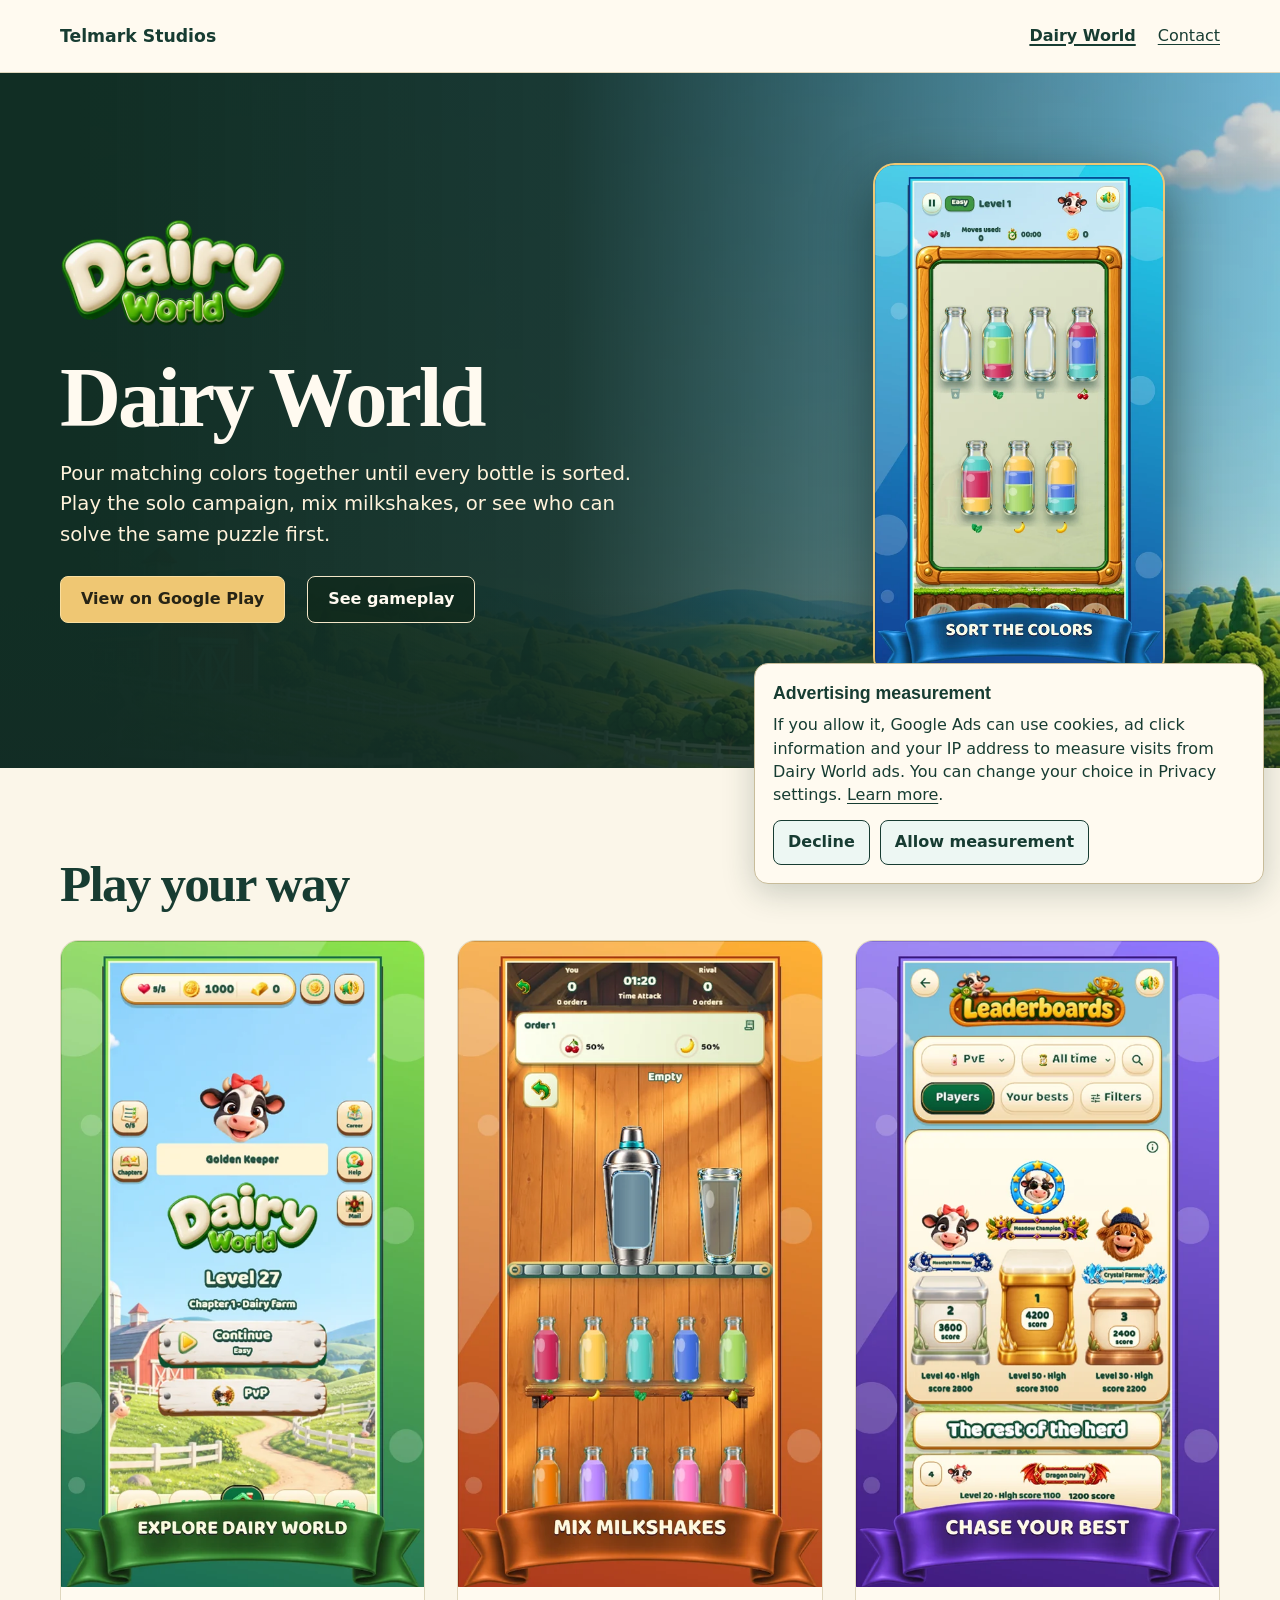
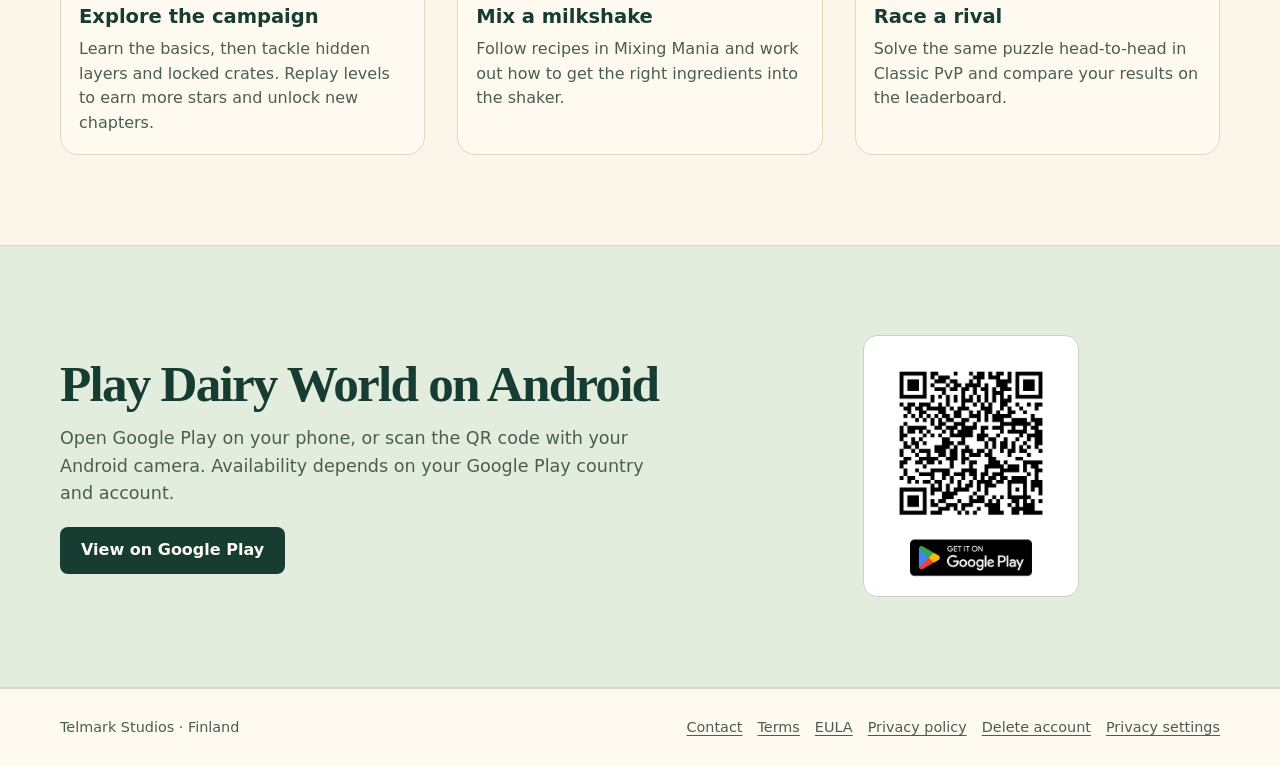
==== dairy-world/index.html @ 483574e3 "New feature: Promote Dairy World on the studio website" ====
<!doctype html>
<html lang="en">
<head>
  <meta charset="utf-8">
  <meta name="viewport" content="width=device-width, initial-scale=1">
  <title>Dairy World · Bottle-sorting puzzle for Android</title>
  <meta name="description" content="Sort colorful bottles, mix milkshakes and race a rival in Dairy World. See gameplay and open the Android game on Google Play.">
  <meta name="theme-color" content="#173c32">
  <link rel="canonical" href="https://www.telmarkstudios.com/dairy-world/">
  <meta property="og:type" content="website">
  <meta property="og:url" content="https://www.telmarkstudios.com/dairy-world/">
  <meta property="og:title" content="Dairy World · Bottle-sorting puzzle for Android">
  <meta property="og:description" content="Sort colorful bottles, mix milkshakes and race a rival in Dairy World. See gameplay and open the Android game on Google Play.">
  <meta property="og:image" content="https://www.telmarkstudios.com/dairy-world/assets/river-paddlers-poster.webp">
  <meta property="og:image:alt" content="Dairy World artwork with a farm companion and a phone showing the game">
  <link rel="icon" href="/favicon.ico">
  <link rel="stylesheet" href="/site.css">
  <script src="/ads-measurement.js" defer></script>
</head>
<body>
  <a class="skip" href="#main">Skip to content</a>
  <header class="site-header">
    <div class="wrap header-row">
      <a class="brand" href="/">Telmark Studios</a>
      <nav class="site-nav" aria-label="Main">
        <a href="/dairy-world/" aria-current="page">Dairy World</a>
        <a href="mailto:contact@telmarkstudios.com">Contact</a>
      </nav>
    </div>
  </header>
  <main id="main">
    <section class="hero game-hero">
      <div class="wrap hero-grid">
        <div class="hero-copy">
          <img class="hero-logo" src="/dairy-world/assets/dairy-world-mark.webp" width="480" height="240" alt="">
          <h1>Dairy World</h1>
          <p>Pour matching colors together until every bottle is sorted. Play the solo campaign, mix milkshakes, or see who can solve the same puzzle first.</p>
          <div class="actions">
            <a class="button button-gold" href="https://play.google.com/store/apps/details?id=com.telmarkstudios.dairyworld">View on Google Play</a>
            <a class="button button-outline" href="#gameplay">See gameplay</a>
          </div>
        </div>
        <div class="hero-media">
          <img src="/dairy-world/assets/game-sort.webp" width="560" height="996" fetchpriority="high" alt="Dairy World campaign board with colored milk layers and empty bottles">
        </div>
      </div>
    </section>
    <section class="wrap site-section" id="gameplay" aria-labelledby="gameplay-title">
      <h2 id="gameplay-title">Play your way</h2>
      <div class="screens">
        <article class="screen-card">
          <img src="/dairy-world/assets/game-world.webp" width="560" height="996" loading="lazy" decoding="async" alt="Dairy World main menu overlooking an illustrated farm">
          <div class="screen-copy">
            <h3>Explore the campaign</h3>
            <p>Learn the basics, then tackle hidden layers and locked crates. Replay levels to earn more stars and unlock new chapters.</p>
          </div>
        </article>
        <article class="screen-card">
          <img src="/dairy-world/assets/game-mix.webp" width="560" height="996" loading="lazy" decoding="async" alt="Mixing Mania game board with a shaker, a recipe glass and colorful ingredients">
          <div class="screen-copy">
            <h3>Mix a milkshake</h3>
            <p>Follow recipes in Mixing Mania and work out how to get the right ingredients into the shaker.</p>
          </div>
        </article>
        <article class="screen-card">
          <img src="/dairy-world/assets/game-rank.webp" width="560" height="996" loading="lazy" decoding="async" alt="Dairy World leaderboards showing player rankings">
          <div class="screen-copy">
            <h3>Race a rival</h3>
            <p>Solve the same puzzle head-to-head in Classic PvP and compare your results on the leaderboard.</p>
          </div>
        </article>
      </div>
    </section>
    <section class="site-section download" id="google-play" aria-labelledby="download-title">
      <div class="wrap download-grid">
        <div>
          <h2 id="download-title">Play Dairy World on Android</h2>
          <p class="section-copy">Open Google Play on your phone, or scan the QR code with your Android camera. Availability depends on your Google Play country and account.</p>
          <a class="button button-green" href="https://play.google.com/store/apps/details?id=com.telmarkstudios.dairyworld">View on Google Play</a>
        </div>
        <a class="qr" href="https://play.google.com/store/apps/details?id=com.telmarkstudios.dairyworld">
          <img src="/dairy-world/assets/google-play-qr.webp" width="480" height="591" loading="lazy" decoding="async" alt="Scan this QR code to open Dairy World on Google Play">
        </a>
      </div>
    </section>
  </main>
  <footer class="site-footer">
    <div class="wrap footer-row">
      <span>Telmark Studios · Finland</span>
      <nav class="footer-nav" aria-label="Support and legal">
        <a href="mailto:contact@telmarkstudios.com">Contact</a>
        <a href="/dairy-world/terms/">Terms</a>
        <a href="/dairy-world/eula/">EULA</a>
        <a href="/dairy-world/privacy/">Privacy policy</a>
        <a href="/dairy-world/delete-account/">Delete account</a>
        <span id="ad-settings-link" hidden><button type="button" class="privacy-settings" id="ad-settings" aria-controls="ad-consent" aria-expanded="false">Privacy settings</button></span>
      </nav>
    </div>
  </footer>
  <section class="ad-consent" id="ad-consent" aria-labelledby="ad-consent-heading" hidden>
    <h2 id="ad-consent-heading" tabindex="-1">Advertising measurement</h2>
    <p>If you allow it, Google Ads can use cookies, ad click information and your IP address to measure visits from Dairy World ads. You can change your choice in Privacy settings. <a href="/dairy-world/privacy/#website-measurement">Learn more</a>.</p>
    <div class="consent-actions">
      <button type="button" id="ad-decline">Decline</button>
      <button type="button" id="ad-allow">Allow measurement</button>
    </div>
  </section>
</body>
</html>
---- site.css ----
:root {
  color-scheme: light;
  font-family: "Trebuchet MS", "Segoe UI", system-ui, sans-serif;
  color: #173c32;
  background: #fbf6e9;
  --green: #173c32;
  --green-deep: #112f26;
  --cream: #fffaf0;
  --muted: #4a5e50;
  --gold: #efc773;
  --line: #dfd7be;
}

*, *::before, *::after { box-sizing: border-box; }
body { margin: 0; line-height: 1.55; }
img { display: block; max-width: 100%; height: auto; }
a { color: inherit; text-underline-offset: .2em; }
a:focus-visible, button:focus-visible { outline: 3px solid #a75614; outline-offset: 4px; }
[hidden] { display: none !important; }
.skip { position: absolute; z-index: 5; left: 12px; top: 12px; transform: translateY(-150%); background: white; color: var(--green); padding: 10px 14px; }
.skip:focus { transform: none; }
.wrap { width: min(100% - 48px, 1160px); margin-inline: auto; }

.site-header { border-bottom: 1px solid var(--line); background: var(--cream); }
.header-row { min-height: 72px; display: flex; align-items: center; justify-content: space-between; gap: 16px; }
.brand { font-weight: 900; font-size: 1.08rem; text-decoration: none; }
.site-nav, .footer-nav, .actions { display: flex; align-items: center; flex-wrap: wrap; gap: 12px 22px; }
.site-nav a, .footer-nav a { text-decoration-thickness: 1px; }
.site-nav a[aria-current] { font-weight: 800; text-decoration-thickness: 2px; }

.hero {
  position: relative;
  isolation: isolate;
  color: var(--cream);
  background-color: var(--green-deep);
  background-image: linear-gradient(90deg, #112e24 6%, #132e25ed 44%, #1632252e 100%), url("dairy-world/assets/farm-landscape.webp");
  background-position: center, 54% 58%;
  background-size: cover;
}
.hero::after { content: ""; position: absolute; z-index: -1; inset: auto 0 0; height: 26%; background: linear-gradient(transparent, #132c25a8); }
.hero-grid { display: grid; grid-template-columns: minmax(0, 1.25fr) minmax(0, .75fr); gap: clamp(28px, 7vw, 108px); align-items: center; padding-block: clamp(48px, 7vw, 96px); }
.hero-logo { width: clamp(154px, 24vw, 226px); margin-bottom: 24px; }
h1, h2, h3, p { margin: 0; }
h1, h2 { font-family: Georgia, "Times New Roman", serif; font-weight: 700; line-height: 1.02; letter-spacing: -.035em; text-wrap: balance; }
h1 { font-size: clamp(3rem, 6.6vw, 6.4rem); }
h2 { font-size: clamp(2.1rem, 4vw, 3.6rem); }
h3 { font-size: 1.22rem; line-height: 1.2; }
.hero-copy > p { max-width: 47ch; margin-block: 17px 26px; font-size: clamp(1.05rem, 2vw, 1.23rem); color: #fff3db; }
.hero-media { justify-self: center; width: min(100%, 340px); }
.hero-media img { border-radius: 22px; border: 2px solid var(--gold); box-shadow: 0 20px 54px #0b211c9e; }
.game-hero .hero-media { width: min(100%, 292px); }
.button { min-height: 46px; display: inline-flex; align-items: center; justify-content: center; padding: 10px 20px; border: 1px solid transparent; border-radius: 8px; font-weight: 800; text-decoration: none; text-align: center; }
.button:hover { text-decoration: underline; }
.button-gold { background: var(--gold); color: #272415; border-color: #f9de9f; }
.button-outline { border-color: #f3e6c8; color: var(--cream); background: #10281bbb; }
.button-green { color: var(--cream); background: var(--green); }
.hero a:focus-visible { outline-color: #fff1cb; }

.site-section { padding-block: clamp(42px, 7vw, 94px); }
.section-copy { max-width: 57ch; margin-top: 15px; color: var(--muted); font-size: 1.1rem; }
.section-copy + .button { margin-top: 20px; }
.home-story { display: grid; grid-template-columns: repeat(2, minmax(0, 1fr)); align-items: center; gap: clamp(20px, 6vw, 80px); }
.home-story img { width: min(100%, 250px); justify-self: center; border: 1px solid var(--line); border-radius: 18px; transform: rotate(3deg); }
.screens { display: grid; grid-template-columns: repeat(3, minmax(0, 1fr)); gap: clamp(16px, 3vw, 32px); margin: 30px 0 0; }
.screen-card { overflow: hidden; display: flex; flex-direction: column; background: var(--cream); border: 1px solid var(--line); border-radius: 18px; }
.screen-card img { width: 100%; }
.screen-copy { padding: 18px; }
.screen-copy p { color: var(--muted); margin-top: 8px; }
.download { background: #e3eddd; border-block: 1px solid #cbdbc5; }
.download-grid { display: grid; grid-template-columns: minmax(0, 1fr) auto; align-items: center; gap: 26px 60px; }
.download .button { margin-top: 20px; }
.qr { display: block; width: min(100%, 216px); justify-self: center; background: white; padding: 8px; border: 1px solid #c5d4bd; border-radius: 14px; }
.qr img { width: 100%; border-radius: 8px; }

.site-footer { border-top: 1px solid var(--line); color: var(--muted); background: var(--cream); font-size: .9rem; }
.footer-row { display: flex; justify-content: space-between; align-items: baseline; flex-wrap: wrap; gap: 16px 30px; padding-block: 27px; }
.footer-nav { gap: 8px 15px; }
.privacy-settings { background: none; border: 0; padding: 0; color: inherit; font: inherit; text-decoration: underline; text-underline-offset: .2em; cursor: pointer; }
.ad-consent { position: fixed; z-index: 3; inset: auto 16px 16px; max-width: 510px; max-height: calc(100dvh - 32px); overflow: auto; margin-left: auto; padding: 18px; border: 1px solid #c8bc9a; border-radius: 14px; background: var(--cream); box-shadow: 0 8px 32px #18332938; }
.ad-consent h2 { font: 800 1.11rem/1.3 "Trebuchet MS", "Segoe UI", sans-serif; letter-spacing: normal; }
.ad-consent p { margin: 8px 0 14px; line-height: 1.45; }
.consent-actions { display: flex; flex-wrap: wrap; gap: 10px; }
.consent-actions button { min-height: 44px; border: 1px solid var(--green); border-radius: 8px; background: #edf7f3; color: var(--green); padding: 9px 14px; font: inherit; font-weight: 700; cursor: pointer; }

@media (max-width: 760px) {
  .wrap { width: min(100% - 32px, 1160px); }
  .hero { background-image: linear-gradient(180deg, #112e24 8%, #112e24e8 44%, #1632254d 100%), url("dairy-world/assets/farm-landscape.webp"); background-position: center, 62% center; }
  .hero-grid { grid-template-columns: minmax(0, 1fr); padding-top: 36px; }
  .hero-media { width: min(100%, 269px); }
  .game-hero .hero-media { width: min(100%, 225px); }
  .screens { grid-template-columns: repeat(2, minmax(0, 1fr)); }
}
@media (max-width: 510px) {
  .header-row { min-height: 60px; }
  .site-nav { gap: 7px 12px; font-size: .88rem; }
  .home-story, .download-grid { grid-template-columns: minmax(0, 1fr); }
  .home-story img { width: min(100%, 210px); }
  .download .qr { justify-self: start; }
}
@media (max-width: 430px) {
  .screens { grid-template-columns: minmax(0, 1fr); }
  .screen-card { display: grid; grid-template-columns: minmax(0, .88fr) minmax(0, 1fr); align-items: center; }
  .screen-copy { padding: 12px; }
}
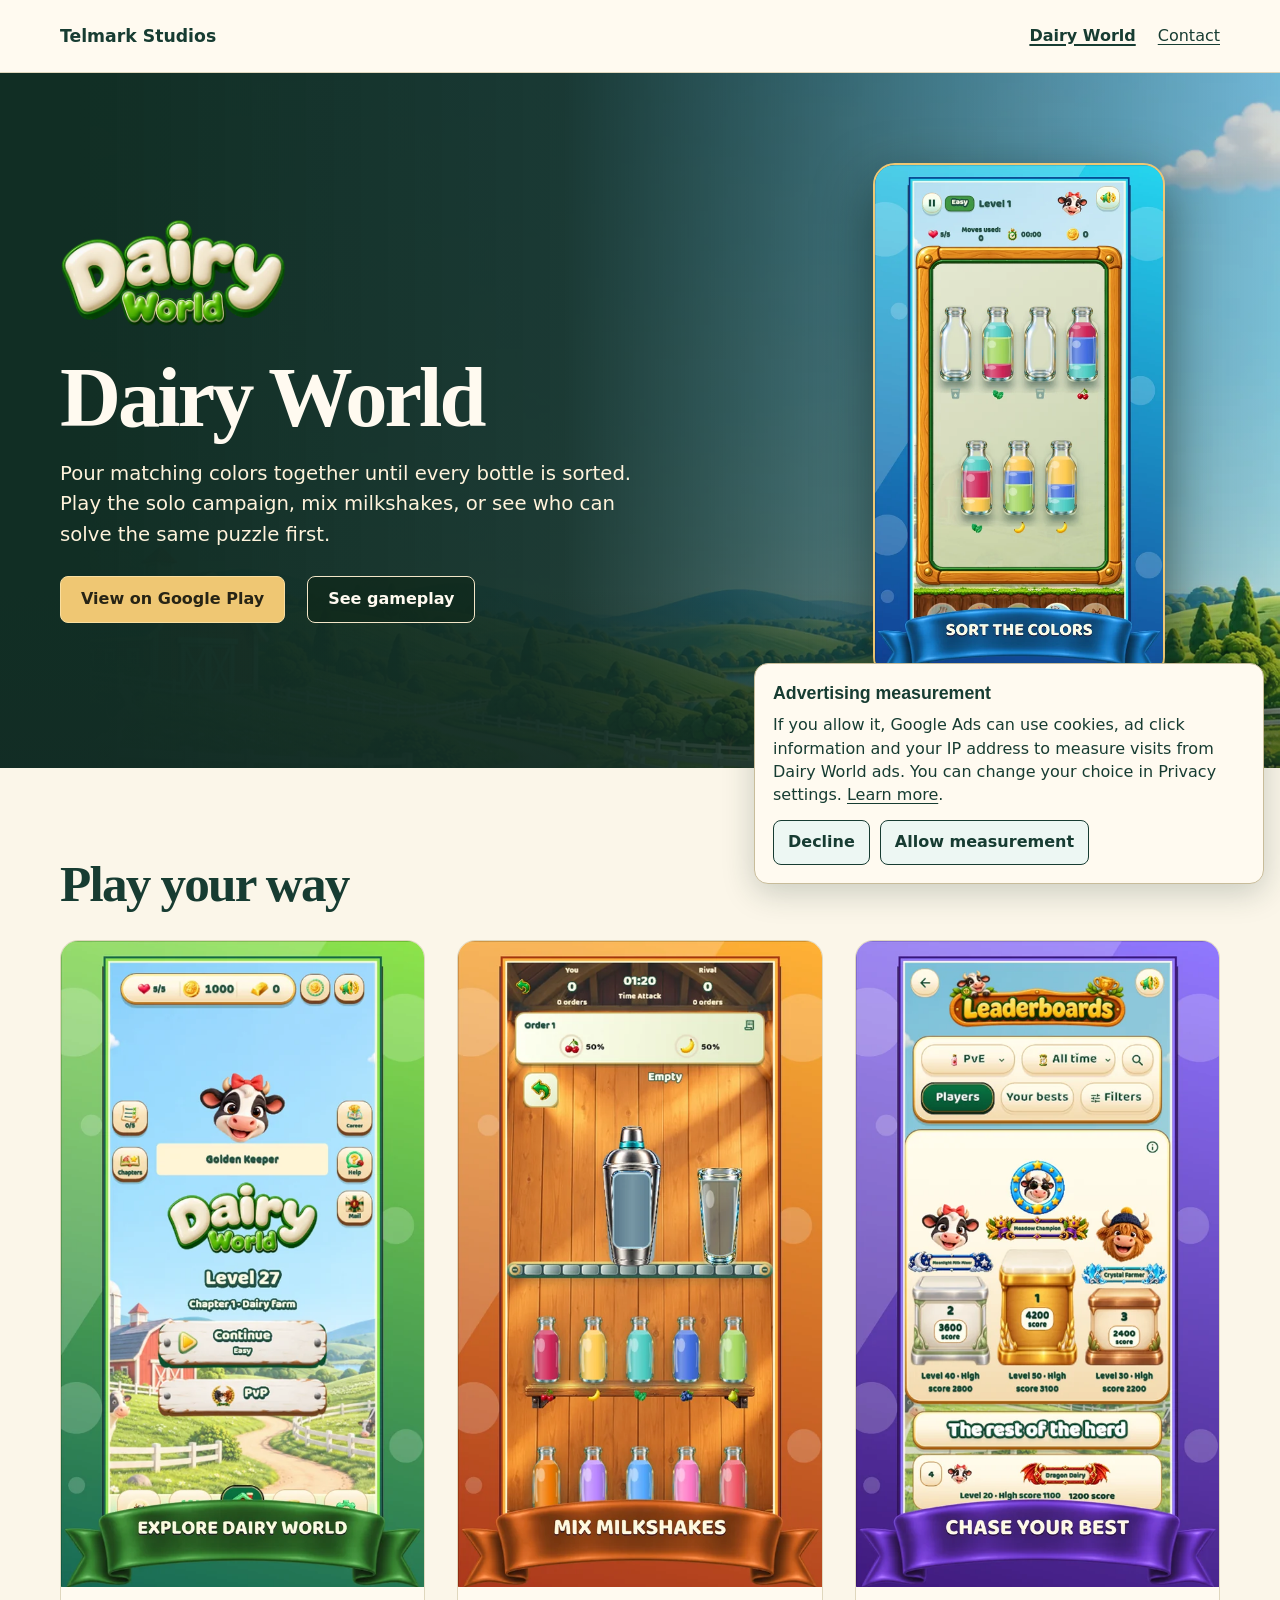
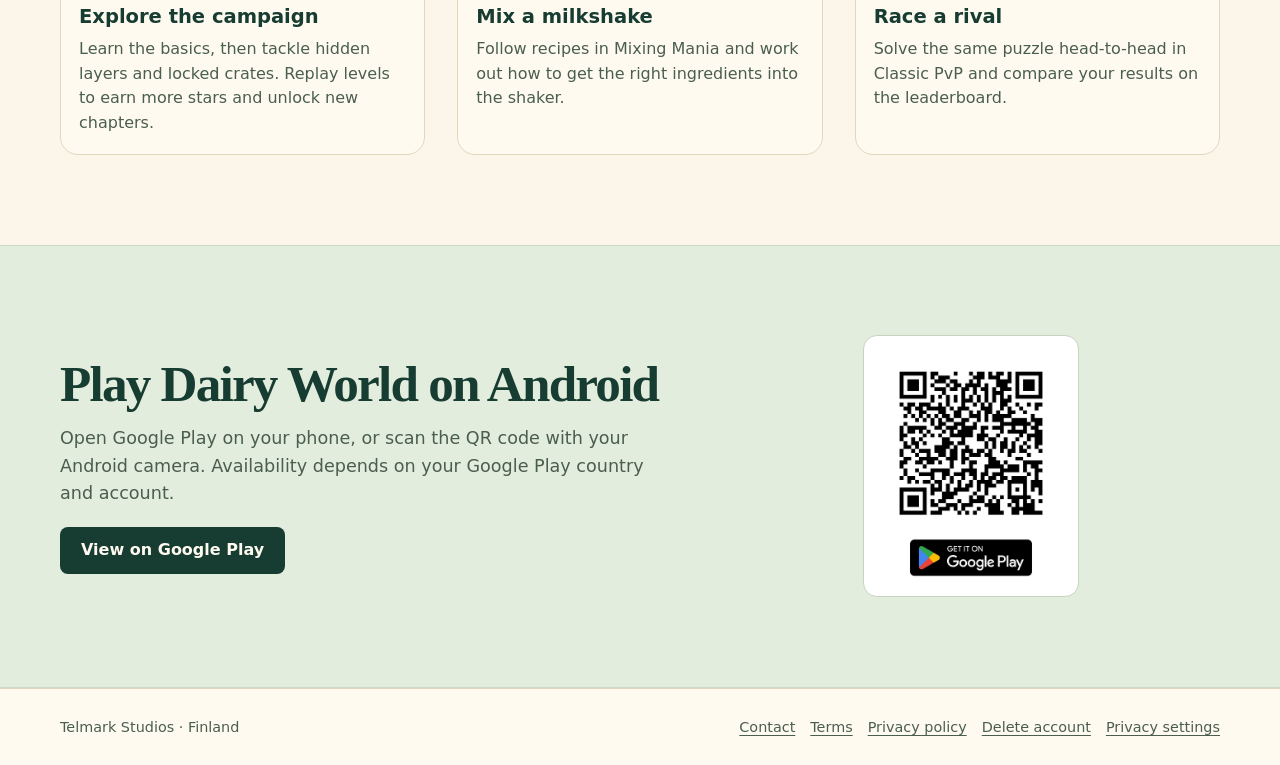
==== commit edf56773: "Updated feature: publish combined Dairy World Terms of Use" ====
--- a/dairy-world/index.html
+++ b/dairy-world/index.html
@@ -90,7 +90,6 @@
       <nav class="footer-nav" aria-label="Support and legal">
         <a href="mailto:contact@telmarkstudios.com">Contact</a>
         <a href="/dairy-world/terms/">Terms</a>
-        <a href="/dairy-world/eula/">EULA</a>
         <a href="/dairy-world/privacy/">Privacy policy</a>
         <a href="/dairy-world/delete-account/">Delete account</a>
         <span id="ad-settings-link" hidden><button type="button" class="privacy-settings" id="ad-settings" aria-controls="ad-consent" aria-expanded="false">Privacy settings</button></span>
